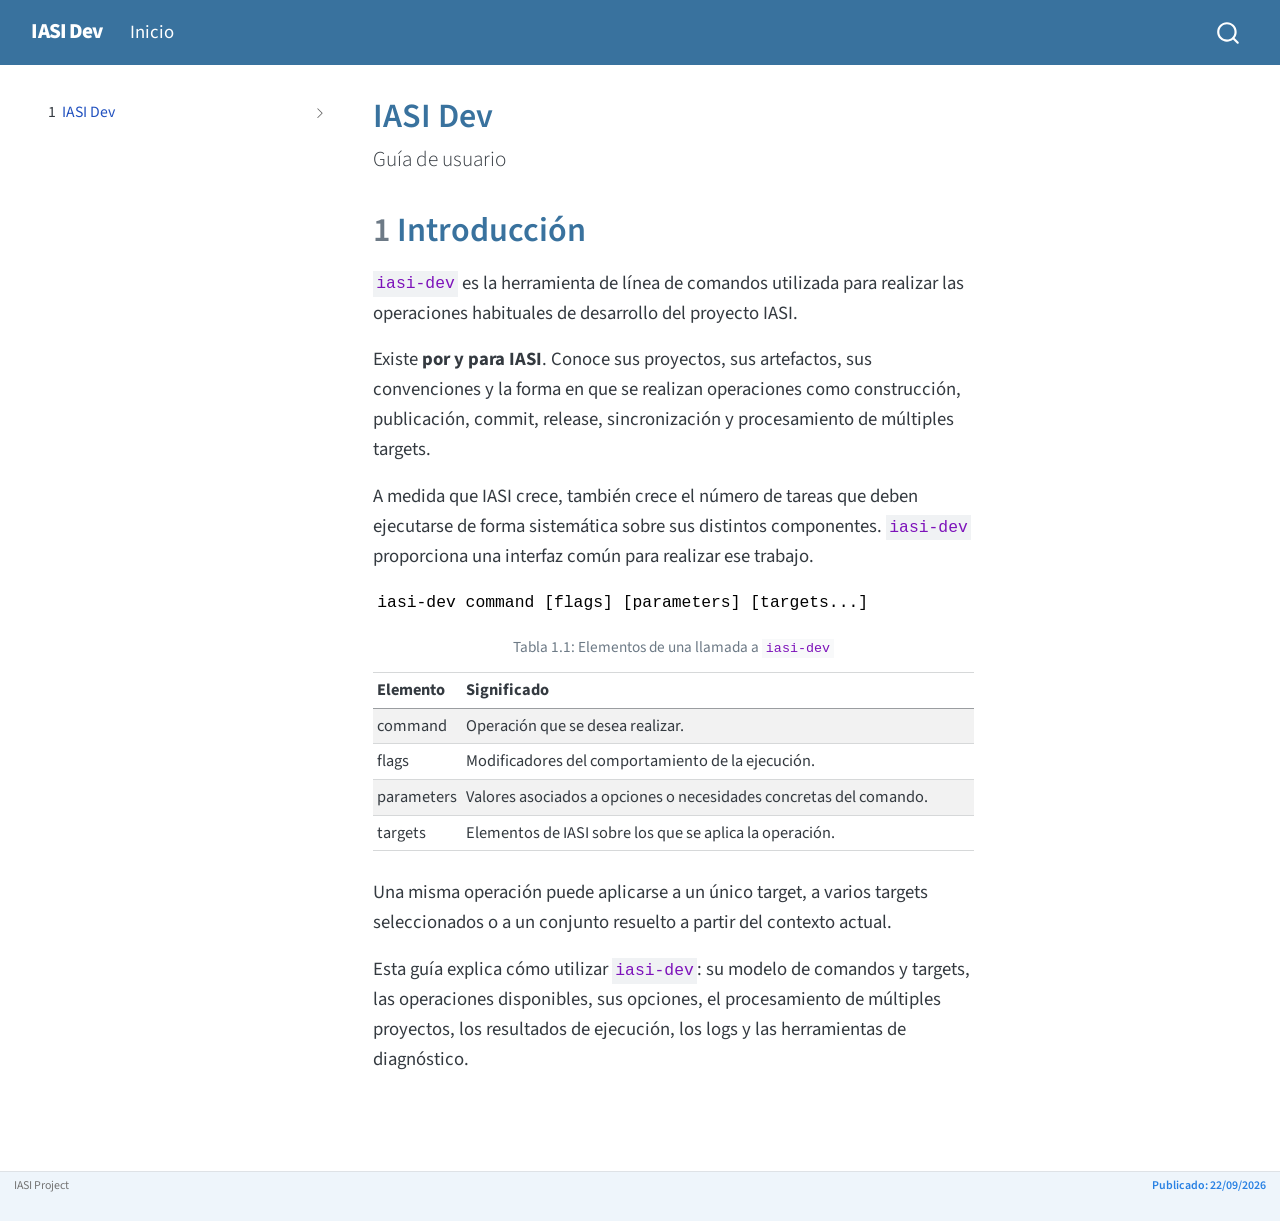
==== iasi-dev/docs/01-user-guide/_publish/index.html @ b1038f15 "workflow" ====
<!DOCTYPE html>
<html xmlns="http://www.w3.org/1999/xhtml" lang="es" xml:lang="es">
<head>
<meta http-equiv="Content-Type" content="text/html; charset=UTF-8">
<meta charset="utf-8">
<meta name="generator" content="quarto-1.10.18">
<meta name="viewport" content="width=device-width, initial-scale=1.0, user-scalable=yes">
<title>IASI Dev · Guía de usuario</title>
<style>
/* Default styles provided by pandoc.
** See https://pandoc.org/MANUAL.html#variables-for-html for config info.
*/
span.smallcaps{font-variant: small-caps;}
div.columns{display: flex; gap: 1.5em;}
div.column{flex: auto;}
@media screen {
div.columns{gap: min(4vw, 1.5em);}
div.column{overflow-x: auto;}
}
div.hanging-indent{margin-left: 1.5em; text-indent: -1.5em;}
ul.task-list{list-style: none;}
ul.task-list li input[type="checkbox"] {
  width: 0.8em;
  margin: 0 0.8em 0.2em -1em; /* quarto-specific, see https://github.com/quarto-dev/quarto-cli/issues/4556 */ 
  vertical-align: middle;
}
</style>
<script src="site_libs/quarto-nav/quarto-nav.js"></script><script src="site_libs/clipboard/clipboard.min.js"></script><script src="site_libs/quarto-search/autocomplete.umd.js"></script><script src="site_libs/quarto-search/fuse.min.js"></script><script src="site_libs/quarto-search/quarto-search.js"></script><meta name="quarto:offset" content="./">
<script src="site_libs/quarto-html/quarto.js" type="module"></script><script src="site_libs/quarto-html/tabsets/tabsets.js" type="module"></script><script src="site_libs/quarto-html/popper.min.js"></script><script src="site_libs/quarto-html/tippy.umd.min.js"></script><script src="site_libs/quarto-html/anchor.min.js"></script><link href="site_libs/quarto-html/tippy.css" rel="stylesheet">
<link href="site_libs/quarto-html/quarto-syntax-highlighting-64a204ab8560d761af7679ceaba22944.css" rel="stylesheet" id="quarto-text-highlighting-styles">
<script src="site_libs/bootstrap/bootstrap.min.js"></script><link href="site_libs/bootstrap/bootstrap-icons.css" rel="stylesheet">
<link href="site_libs/bootstrap/bootstrap-7a66a9a53c25343b5d082df0b16ea25e.min.css" rel="stylesheet" append-hash="true" id="quarto-bootstrap" data-mode="light">
<script id="quarto-search-options" type="application/json">{
  "location": "navbar",
  "copy-button": false,
  "collapse-after": 3,
  "panel-placement": "end",
  "type": "overlay",
  "limit": 50,
  "keyboard-shortcut": [
    "f",
    "/",
    "s"
  ],
  "show-item-context": false,
  "language": {
    "search-no-results-text": "No se han encontrado resultados",
    "search-matching-documents-text": "documentos encontrados",
    "search-copy-link-title": "Copiar el enlace en la búsqueda",
    "search-hide-matches-text": "Ocultar resultados adicionales",
    "search-more-match-text": "resultado adicional en este documento",
    "search-more-matches-text": "resultados adicionales en este documento",
    "search-clear-button-title": "Borrar",
    "search-text-placeholder": "",
    "search-detached-cancel-button-title": "Cancelar",
    "search-submit-button-title": "Enviar",
    "search-label": "Buscar"
  }
}</script>
</head>
<body class="nav-sidebar floating nav-fixed quarto-light">

<div id="quarto-search-results"></div>
  <header id="quarto-header" class="headroom fixed-top"><nav class="navbar navbar-expand-lg " data-bs-theme="dark"><div class="navbar-container container-fluid">
      <div class="navbar-brand-container mx-auto">
    <a class="navbar-brand" href="./index.html">
    <span class="navbar-title">IASI Dev</span>
    </a>
  </div>
            <div id="quarto-search" class="" title="Buscar"></div>
          <button class="navbar-toggler" type="button" data-bs-toggle="collapse" data-bs-target="#navbarCollapse" aria-controls="navbarCollapse" role="menu" aria-expanded="false" aria-label="Navegación de palanca" onclick="if (window.quartoToggleHeadroom) { window.quartoToggleHeadroom(); }">
  <span class="navbar-toggler-icon"></span>
</button>
          <div class="collapse navbar-collapse" id="navbarCollapse">
            <ul class="navbar-nav navbar-nav-scroll me-auto">
<li class="nav-item">
    <a class="nav-link active" href="./index.html" aria-current="page"> 
<span class="menu-text">Inicio</span></a>
  </li>  
</ul>
</div> <!-- /navcollapse -->
            <div class="quarto-navbar-tools">
</div>
      </div> <!-- /container-fluid -->
    </nav><nav class="quarto-secondary-nav"><div class="container-fluid d-flex">
      <button type="button" class="quarto-btn-toggle btn" data-bs-toggle="collapse" role="button" data-bs-target=".quarto-sidebar-collapse-item" aria-controls="quarto-sidebar" aria-expanded="false" aria-label="Alternar barra lateral" onclick="if (window.quartoToggleHeadroom) { window.quartoToggleHeadroom(); }">
        <i class="bi bi-layout-text-sidebar-reverse"></i>
      </button>
        <nav class="quarto-page-breadcrumbs" aria-label="breadcrumb"><ol class="breadcrumb"><li class="breadcrumb-item"><a href="./index.html"><span class="chapter-number">1</span>  <span class="chapter-title">IASI Dev</span></a></li></ol></nav><a class="flex-grow-1" role="navigation" data-bs-toggle="collapse" data-bs-target=".quarto-sidebar-collapse-item" aria-controls="quarto-sidebar" aria-expanded="false" aria-label="Alternar barra lateral" onclick="if (window.quartoToggleHeadroom) { window.quartoToggleHeadroom(); }">      
        </a>
    </div>
  </nav></header><!-- content --><div id="quarto-content" class="quarto-container page-columns page-rows-contents page-layout-article page-navbar">
<!-- sidebar -->
  <nav id="quarto-sidebar" class="sidebar collapse collapse-horizontal quarto-sidebar-collapse-item sidebar-navigation floating overflow-auto"><div class="sidebar-menu-container"> 
    <ul class="list-unstyled mt-1">
<li class="sidebar-item sidebar-item-section">
  <div class="sidebar-item-container"> 
  <a href="./index.html" class="sidebar-item-text sidebar-link active">
 <span class="menu-text"><span class="chapter-number">1</span>  <span class="chapter-title">IASI Dev</span></span></a>
  <a class="sidebar-item-toggle text-start collapsed" data-bs-toggle="collapse" data-bs-target="#iasi-sidebar--index-html" role="navigation" aria-expanded="false" aria-controls="iasi-sidebar--index-html" aria-label="Toggle section"><i class="bi bi-chevron-right ms-2"></i></a>
</div>
<ul id="iasi-sidebar--index-html" class="collapse list-unstyled sidebar-section depth2">
<li><a href="./index.html#introducci%C3%B3n" id="toc-introducción" class="nav-link active" data-scroll-target="#introducción"><span class="header-section-number">1</span> Introducción</a></li>
  </ul>
</li>
    </ul>
</div>
</nav><div id="quarto-sidebar-glass" class="quarto-sidebar-collapse-item" data-bs-toggle="collapse" data-bs-target=".quarto-sidebar-collapse-item"></div>
<!-- margin-sidebar -->
    <div id="quarto-margin-sidebar" class="sidebar margin-sidebar">
        <nav id="TOC" role="doc-toc" class="toc-active"><h2 id="toc-title">Tabla de contenidos</h2>
   
  <ul>
<li><a href="#introducci%C3%B3n" id="toc-introducción" class="nav-link active" data-scroll-target="#introducción"><span class="header-section-number">1</span> Introducción</a></li>
  </ul></nav>
</div>
<!-- main -->
<main class="content" id="quarto-document-content"><header id="title-block-header" class="quarto-title-block default"><div class="quarto-title">
<h1 class="title">IASI Dev</h1>
<p class="subtitle lead">Guía de usuario</p>
</div>



<div class="quarto-title-meta">

    
  
    
  </div>
  


</header><section id="introducción" class="level1" data-number="1"><h1 data-number="1">
<span class="header-section-number">1</span> Introducción</h1>
<p><code>iasi-dev</code> es la herramienta de línea de comandos utilizada para realizar las operaciones habituales de desarrollo del proyecto IASI.</p>
<p>Existe <strong>por y para IASI</strong>. Conoce sus proyectos, sus artefactos, sus convenciones y la forma en que se realizan operaciones como construcción, publicación, commit, release, sincronización y procesamiento de múltiples targets.</p>
<p>A medida que IASI crece, también crece el número de tareas que deben ejecutarse de forma sistemática sobre sus distintos componentes. <code>iasi-dev</code> proporciona una interfaz común para realizar ese trabajo.</p>
<pre class="text"><code>iasi-dev command [flags] [parameters] [targets...]</code></pre>
<div class="cell">
<div id="tbl-sintaxis" class="cell quarto-float quarto-figure quarto-figure-center anchored">
<figure class="quarto-float quarto-float-tbl figure"><figcaption class="quarto-float-caption-top quarto-float-caption quarto-float-tbl" id="tbl-sintaxis-caption-0ceaefa1-69ba-4598-a22c-09a6ac19f8ca">
Tabla 1.1: Elementos de una llamada a <code>iasi-dev</code>
</figcaption><div aria-describedby="tbl-sintaxis-caption-0ceaefa1-69ba-4598-a22c-09a6ac19f8ca">
<div class="cell-output-display">
<table class="cell caption-top table table-sm table-striped small">
<colgroup>
<col style="width: 14%">
<col style="width: 85%">
</colgroup>
<thead><tr class="header">
<th style="text-align: left;">Elemento</th>
<th style="text-align: left;">Significado</th>
</tr></thead>
<tbody>
<tr class="odd">
<td style="text-align: left;">command</td>
<td style="text-align: left;">Operación que se desea realizar.</td>
</tr>
<tr class="even">
<td style="text-align: left;">flags</td>
<td style="text-align: left;">Modificadores del comportamiento de la ejecución.</td>
</tr>
<tr class="odd">
<td style="text-align: left;">parameters</td>
<td style="text-align: left;">Valores asociados a opciones o necesidades concretas del comando.</td>
</tr>
<tr class="even">
<td style="text-align: left;">targets</td>
<td style="text-align: left;">Elementos de IASI sobre los que se aplica la operación.</td>
</tr>
</tbody>
</table>
</div>
</div>
</figure>
</div>
</div>
<p>Una misma operación puede aplicarse a un único target, a varios targets seleccionados o a un conjunto resuelto a partir del contexto actual.</p>
<p>Esta guía explica cómo utilizar <code>iasi-dev</code>: su modelo de comandos y targets, las operaciones disponibles, sus opciones, el procesamiento de múltiples proyectos, los resultados de ejecución, los logs y las herramientas de diagnóstico.</p>


</section></main><!-- /main --><script id="quarto-html-after-body" type="application/javascript">
  window.document.addEventListener("DOMContentLoaded", function (event) {
    const icon = "";
    const anchorJS = new window.AnchorJS();
    anchorJS.options = {
      placement: 'right',
      icon: icon
    };
    anchorJS.add('.anchored');
    const isCodeAnnotation = (el) => {
      for (const clz of el.classList) {
        if (clz.startsWith('code-annotation-')) {                     
          return true;
        }
      }
      return false;
    }
    const onCopySuccess = function(e) {
      // button target
      const button = e.trigger;
      // don't keep focus
      button.blur();
      // flash "checked"
      button.classList.add('code-copy-button-checked');
      var currentTitle = button.getAttribute("title");
      button.setAttribute("title", "Copiado");
      let tooltip;
      if (window.bootstrap) {
        button.setAttribute("data-bs-toggle", "tooltip");
        button.setAttribute("data-bs-placement", "left");
        button.setAttribute("data-bs-title", "Copiado");
        tooltip = new bootstrap.Tooltip(button, 
          { trigger: "manual", 
            customClass: "code-copy-button-tooltip",
            offset: [0, -8]});
        tooltip.show();    
      }
      setTimeout(function() {
        if (tooltip) {
          tooltip.hide();
          button.removeAttribute("data-bs-title");
          button.removeAttribute("data-bs-toggle");
          button.removeAttribute("data-bs-placement");
        }
        button.setAttribute("title", currentTitle);
        button.classList.remove('code-copy-button-checked');
      }, 1000);
      // clear code selection
      e.clearSelection();
    }
    const getTextToCopy = function(trigger) {
      const outerScaffold = trigger.parentElement.cloneNode(true);
      const codeEl = outerScaffold.querySelector('code');
      for (const childEl of codeEl.children) {
        if (isCodeAnnotation(childEl)) {
          childEl.remove();
        }
      }
      return codeEl.innerText;
    }
    const clipboard = new window.ClipboardJS('.code-copy-button:not([data-in-quarto-modal])', {
      text: getTextToCopy
    });
    clipboard.on('success', onCopySuccess);
    if (window.document.getElementById('quarto-embedded-source-code-modal')) {
      const clipboardModal = new window.ClipboardJS('.code-copy-button[data-in-quarto-modal]', {
        text: getTextToCopy,
        container: window.document.getElementById('quarto-embedded-source-code-modal')
      });
      clipboardModal.on('success', onCopySuccess);
    }
      var localhostRegex = new RegExp(/^(?:http|https):\/\/localhost\:?[0-9]*\//);
      var mailtoRegex = new RegExp(/^mailto:/);
        var filterRegex = new RegExp('/' + window.location.host + '/');
      var isInternal = (href) => {
          return filterRegex.test(href) || localhostRegex.test(href) || mailtoRegex.test(href);
      }
      // Inspect non-navigation links and adorn them if external
     var links = window.document.querySelectorAll('a[href]:not(.nav-link):not(.navbar-brand):not(.toc-action):not(.sidebar-link):not(.sidebar-item-toggle):not(.pagination-link):not(.no-external):not([aria-hidden]):not(.dropdown-item):not(.quarto-navigation-tool):not(.about-link)');
      for (var i=0; i<links.length; i++) {
        const link = links[i];
        if (!isInternal(link.href)) {
          // undo the damage that might have been done by quarto-nav.js in the case of
          // links that we want to consider external
          if (link.dataset.originalHref !== undefined) {
            link.href = link.dataset.originalHref;
          }
        }
      }
    function tippyHover(el, contentFn, onTriggerFn, onUntriggerFn) {
      const config = {
        allowHTML: true,
        maxWidth: 500,
        delay: 100,
        arrow: false,
        appendTo: function(el) {
            return el.parentElement;
        },
        interactive: true,
        interactiveBorder: 10,
        theme: 'quarto',
        placement: 'bottom-start',
      };
      if (contentFn) {
        config.content = contentFn;
      }
      if (onTriggerFn) {
        config.onTrigger = onTriggerFn;
      }
      if (onUntriggerFn) {
        config.onUntrigger = onUntriggerFn;
      }
      window.tippy(el, config); 
    }
    const noterefs = window.document.querySelectorAll('a[role="doc-noteref"]');
    for (var i=0; i<noterefs.length; i++) {
      const ref = noterefs[i];
      tippyHover(ref, function() {
        // use id or data attribute instead here
        let href = ref.getAttribute('data-footnote-href') || ref.getAttribute('href');
        try { href = new URL(href).hash; } catch {}
        const id = href.replace(/^#\/?/, "");
        const note = window.document.getElementById(id);
        if (note) {
          return note.innerHTML;
        } else {
          return "";
        }
      });
    }
    const xrefs = window.document.querySelectorAll('a.quarto-xref');
    const processXRef = (id, note) => {
      // Strip column container classes
      const stripColumnClz = (el) => {
        el.classList.remove("page-full", "page-columns");
        if (el.children) {
          for (const child of el.children) {
            stripColumnClz(child);
          }
        }
      }
      stripColumnClz(note)
      if (id === null || id.startsWith('sec-')) {
        // Special case sections, only their first couple elements
        const container = document.createElement("div");
        if (note.children && note.children.length > 2) {
          container.appendChild(note.children[0].cloneNode(true));
          for (let i = 1; i < note.children.length; i++) {
            const child = note.children[i];
            if (child.tagName === "P" && child.innerText === "") {
              continue;
            } else {
              container.appendChild(child.cloneNode(true));
              break;
            }
          }
          if (window.Quarto?.typesetMath) {
            window.Quarto.typesetMath(container);
          }
          return container.innerHTML
        } else {
          if (window.Quarto?.typesetMath) {
            window.Quarto.typesetMath(note);
          }
          return note.innerHTML;
        }
      } else {
        // Remove any anchor links if they are present
        const anchorLink = note.querySelector('a.anchorjs-link');
        if (anchorLink) {
          anchorLink.remove();
        }
        if (window.Quarto?.typesetMath) {
          window.Quarto.typesetMath(note);
        }
        if (note.classList.contains("callout")) {
          return note.outerHTML;
        } else {
          return note.innerHTML;
        }
      }
    }
    for (var i=0; i<xrefs.length; i++) {
      const xref = xrefs[i];
      tippyHover(xref, undefined, function(instance) {
        instance.disable();
        let url = xref.getAttribute('href');
        let hash = undefined; 
        if (url.startsWith('#')) {
          hash = url;
        } else {
          try { hash = new URL(url).hash; } catch {}
        }
        if (hash) {
          const id = hash.replace(/^#\/?/, "");
          const note = window.document.getElementById(id);
          if (note !== null) {
            try {
              const html = processXRef(id, note.cloneNode(true));
              instance.setContent(html);
            } finally {
              instance.enable();
              instance.show();
            }
          } else {
            // See if we can fetch this
            fetch(url.split('#')[0])
            .then(res => res.text())
            .then(html => {
              const parser = new DOMParser();
              const htmlDoc = parser.parseFromString(html, "text/html");
              const note = htmlDoc.getElementById(id);
              if (note !== null) {
                const html = processXRef(id, note);
                instance.setContent(html);
              } 
            }).finally(() => {
              instance.enable();
              instance.show();
            });
          }
        } else {
          // See if we can fetch a full url (with no hash to target)
          // This is a special case and we should probably do some content thinning / targeting
          fetch(url)
          .then(res => res.text())
          .then(html => {
            const parser = new DOMParser();
            const htmlDoc = parser.parseFromString(html, "text/html");
            const note = htmlDoc.querySelector('main.content');
            if (note !== null) {
              // This should only happen for chapter cross references
              // (since there is no id in the URL)
              // remove the first header
              if (note.children.length > 0 && note.children[0].tagName === "HEADER") {
                note.children[0].remove();
              }
              const html = processXRef(null, note);
              instance.setContent(html);
            } 
          }).finally(() => {
            instance.enable();
            instance.show();
          });
        }
      }, function(instance) {
      });
    }
        let selectedAnnoteEl;
        const selectorForAnnotation = ( cell, annotation) => {
          let cellAttr = 'data-code-cell="' + cell + '"';
          let lineAttr = 'data-code-annotation="' +  annotation + '"';
          const selector = 'span[' + cellAttr + '][' + lineAttr + ']';
          return selector;
        }
        const selectCodeLines = (annoteEl) => {
          const doc = window.document;
          const targetCell = annoteEl.getAttribute("data-target-cell");
          const targetAnnotation = annoteEl.getAttribute("data-target-annotation");
          const annoteSpan = window.document.querySelector(selectorForAnnotation(targetCell, targetAnnotation));
          const lines = annoteSpan.getAttribute("data-code-lines").split(",");
          const lineIds = lines.map((line) => {
            return targetCell + "-" + line;
          })
          let top = null;
          let height = null;
          let parent = null;
          if (lineIds.length > 0) {
              //compute the position of the single el (top and bottom and make a div)
              const el = window.document.getElementById(lineIds[0]);
              top = el.offsetTop;
              height = el.offsetHeight;
              parent = el.parentElement.parentElement;
            if (lineIds.length > 1) {
              const lastEl = window.document.getElementById(lineIds[lineIds.length - 1]);
              const bottom = lastEl.offsetTop + lastEl.offsetHeight;
              height = bottom - top;
            }
            if (top !== null && height !== null && parent !== null) {
              // cook up a div (if necessary) and position it 
              let div = window.document.getElementById("code-annotation-line-highlight");
              if (div === null) {
                div = window.document.createElement("div");
                div.setAttribute("id", "code-annotation-line-highlight");
                div.style.position = 'absolute';
                parent.appendChild(div);
              }
              div.style.top = top - 2 + "px";
              div.style.height = height + 4 + "px";
              div.style.left = 0;
              let gutterDiv = window.document.getElementById("code-annotation-line-highlight-gutter");
              if (gutterDiv === null) {
                gutterDiv = window.document.createElement("div");
                gutterDiv.setAttribute("id", "code-annotation-line-highlight-gutter");
                gutterDiv.style.position = 'absolute';
                const codeCell = window.document.getElementById(targetCell);
                const gutter = codeCell.querySelector('.code-annotation-gutter');
                gutter.appendChild(gutterDiv);
              }
              gutterDiv.style.top = top - 2 + "px";
              gutterDiv.style.height = height + 4 + "px";
            }
            selectedAnnoteEl = annoteEl;
          }
        };
        const unselectCodeLines = () => {
          const elementsIds = ["code-annotation-line-highlight", "code-annotation-line-highlight-gutter"];
          elementsIds.forEach((elId) => {
            const div = window.document.getElementById(elId);
            if (div) {
              div.remove();
            }
          });
          selectedAnnoteEl = undefined;
        };
          // Handle positioning of the toggle
      window.addEventListener(
        "resize",
        throttle(() => {
          elRect = undefined;
          if (selectedAnnoteEl) {
            selectCodeLines(selectedAnnoteEl);
          }
        }, 10)
      );
      function throttle(fn, ms) {
      let throttle = false;
      let timer;
        return (...args) => {
          if(!throttle) { // first call gets through
              fn.apply(this, args);
              throttle = true;
          } else { // all the others get throttled
              if(timer) clearTimeout(timer); // cancel #2
              timer = setTimeout(() => {
                fn.apply(this, args);
                timer = throttle = false;
              }, ms);
          }
        };
      }
        // Attach click handler to the DT
        const annoteDls = window.document.querySelectorAll('dt[data-target-cell]');
        for (const annoteDlNode of annoteDls) {
          annoteDlNode.addEventListener('click', (event) => {
            const clickedEl = event.target;
            if (clickedEl !== selectedAnnoteEl) {
              unselectCodeLines();
              const activeEl = window.document.querySelector('dt[data-target-cell].code-annotation-active');
              if (activeEl) {
                activeEl.classList.remove('code-annotation-active');
              }
              selectCodeLines(clickedEl);
              clickedEl.classList.add('code-annotation-active');
            } else {
              // Unselect the line
              unselectCodeLines();
              clickedEl.classList.remove('code-annotation-active');
            }
          });
        }
    const findCites = (el) => {
      const parentEl = el.parentElement;
      if (parentEl) {
        const cites = parentEl.dataset.cites;
        if (cites) {
          return {
            el,
            cites: cites.split(' ')
          };
        } else {
          return findCites(el.parentElement)
        }
      } else {
        return undefined;
      }
    };
    var bibliorefs = window.document.querySelectorAll('a[role="doc-biblioref"]');
    for (var i=0; i<bibliorefs.length; i++) {
      const ref = bibliorefs[i];
      const citeInfo = findCites(ref);
      if (citeInfo) {
        tippyHover(citeInfo.el, function() {
          var popup = window.document.createElement('div');
          citeInfo.cites.forEach(function(cite) {
            var citeDiv = window.document.createElement('div');
            citeDiv.classList.add('hanging-indent');
            citeDiv.classList.add('csl-entry');
            var biblioDiv = window.document.getElementById('ref-' + cite);
            if (biblioDiv) {
              citeDiv.innerHTML = biblioDiv.innerHTML;
            }
            popup.appendChild(citeDiv);
          });
          return popup.innerHTML;
        });
      }
    }
  });
  </script>
</div> <!-- /content -->
<footer class="footer"><div class="nav-footer">
    <div class="nav-footer-left">
<p>IASI Project</p>
</div>   
    <div class="nav-footer-center">
       
    </div>
    <div class="nav-footer-right">
<p><span id="iasi-publish-date">Publicado: 22/09/2026</span></p>
</div>
  </div>
</footer>
</body>
</html>
---- iasi-dev/docs/01-user-guide/_publish/site_libs/quarto-html/tippy.css ----
.tippy-box[data-animation=fade][data-state=hidden]{opacity:0}[data-tippy-root]{max-width:calc(100vw - 10px)}.tippy-box{position:relative;background-color:#333;color:#fff;border-radius:4px;font-size:14px;line-height:1.4;white-space:normal;outline:0;transition-property:transform,visibility,opacity}.tippy-box[data-placement^=top]>.tippy-arrow{bottom:0}.tippy-box[data-placement^=top]>.tippy-arrow:before{bottom:-7px;left:0;border-width:8px 8px 0;border-top-color:initial;transform-origin:center top}.tippy-box[data-placement^=bottom]>.tippy-arrow{top:0}.tippy-box[data-placement^=bottom]>.tippy-arrow:before{top:-7px;left:0;border-width:0 8px 8px;border-bottom-color:initial;transform-origin:center bottom}.tippy-box[data-placement^=left]>.tippy-arrow{right:0}.tippy-box[data-placement^=left]>.tippy-arrow:before{border-width:8px 0 8px 8px;border-left-color:initial;right:-7px;transform-origin:center left}.tippy-box[data-placement^=right]>.tippy-arrow{left:0}.tippy-box[data-placement^=right]>.tippy-arrow:before{left:-7px;border-width:8px 8px 8px 0;border-right-color:initial;transform-origin:center right}.tippy-box[data-inertia][data-state=visible]{transition-timing-function:cubic-bezier(.54,1.5,.38,1.11)}.tippy-arrow{width:16px;height:16px;color:#333}.tippy-arrow:before{content:"";position:absolute;border-color:transparent;border-style:solid}.tippy-content{position:relative;padding:5px 9px;z-index:1}
---- iasi-dev/docs/01-user-guide/_publish/site_libs/quarto-html/quarto-syntax-highlighting-64a204ab8560d761af7679ceaba22944.css ----
/* quarto syntax highlight colors */
:root {
  --quarto-hl-ot-color: #003B4F;
  --quarto-hl-at-color: #657422;
  --quarto-hl-ss-color: #20794D;
  --quarto-hl-an-color: #5E5E5E;
  --quarto-hl-fu-color: #4758AB;
  --quarto-hl-st-color: #20794D;
  --quarto-hl-cf-color: #003B4F;
  --quarto-hl-op-color: #5E5E5E;
  --quarto-hl-er-color: #AD0000;
  --quarto-hl-bn-color: #AD0000;
  --quarto-hl-al-color: #AD0000;
  --quarto-hl-va-color: #111111;
  --quarto-hl-bu-color: inherit;
  --quarto-hl-ex-color: inherit;
  --quarto-hl-pp-color: #AD0000;
  --quarto-hl-in-color: #5E5E5E;
  --quarto-hl-vs-color: #20794D;
  --quarto-hl-wa-color: #5E5E5E;
  --quarto-hl-do-color: #5E5E5E;
  --quarto-hl-im-color: #00769E;
  --quarto-hl-ch-color: #20794D;
  --quarto-hl-dt-color: #AD0000;
  --quarto-hl-fl-color: #AD0000;
  --quarto-hl-co-color: #5E5E5E;
  --quarto-hl-cv-color: #5E5E5E;
  --quarto-hl-cn-color: #8f5902;
  --quarto-hl-sc-color: #5E5E5E;
  --quarto-hl-dv-color: #AD0000;
  --quarto-hl-kw-color: #003B4F;
}

/* other quarto variables */
:root {
  --quarto-font-monospace: SFMono-Regular, Menlo, Monaco, Consolas, "Liberation Mono", "Courier New", monospace;
}

/* syntax highlight based on Pandoc's rules */
pre > code.sourceCode > span {
  color: #003B4F;
}

code.sourceCode > span {
  color: #003B4F;
}

div.sourceCode,
div.sourceCode pre.sourceCode {
  color: #003B4F;
}

/* Normal */
code span {
  color: #003B4F;
}

/* Alert */
code span.al {
  color: #AD0000;
  font-style: inherit;
}

/* Annotation */
code span.an {
  color: #5E5E5E;
  font-style: inherit;
}

/* Attribute */
code span.at {
  color: #657422;
  font-style: inherit;
}

/* BaseN */
code span.bn {
  color: #AD0000;
  font-style: inherit;
}

/* BuiltIn */
code span.bu {
  font-style: inherit;
}

/* ControlFlow */
code span.cf {
  color: #003B4F;
  font-weight: bold;
  font-style: inherit;
}

/* Char */
code span.ch {
  color: #20794D;
  font-style: inherit;
}

/* Constant */
code span.cn {
  color: #8f5902;
  font-style: inherit;
}

/* Comment */
code span.co {
  color: #5E5E5E;
  font-style: inherit;
}

/* CommentVar */
code span.cv {
  color: #5E5E5E;
  font-style: italic;
}

/* Documentation */
code span.do {
  color: #5E5E5E;
  font-style: italic;
}

/* DataType */
code span.dt {
  color: #AD0000;
  font-style: inherit;
}

/* DecVal */
code span.dv {
  color: #AD0000;
  font-style: inherit;
}

/* Error */
code span.er {
  color: #AD0000;
  font-style: inherit;
}

/* Extension */
code span.ex {
  font-style: inherit;
}

/* Float */
code span.fl {
  color: #AD0000;
  font-style: inherit;
}

/* Function */
code span.fu {
  color: #4758AB;
  font-style: inherit;
}

/* Import */
code span.im {
  color: #00769E;
  font-style: inherit;
}

/* Information */
code span.in {
  color: #5E5E5E;
  font-style: inherit;
}

/* Keyword */
code span.kw {
  color: #003B4F;
  font-weight: bold;
  font-style: inherit;
}

/* Operator */
code span.op {
  color: #5E5E5E;
  font-style: inherit;
}

/* Other */
code span.ot {
  color: #003B4F;
  font-style: inherit;
}

/* Preprocessor */
code span.pp {
  color: #AD0000;
  font-style: inherit;
}

/* SpecialChar */
code span.sc {
  color: #5E5E5E;
  font-style: inherit;
}

/* SpecialString */
code span.ss {
  color: #20794D;
  font-style: inherit;
}

/* String */
code span.st {
  color: #20794D;
  font-style: inherit;
}

/* Variable */
code span.va {
  color: #111111;
  font-style: inherit;
}

/* VerbatimString */
code span.vs {
  color: #20794D;
  font-style: inherit;
}

/* Warning */
code span.wa {
  color: #5E5E5E;
  font-style: italic;
}

.prevent-inlining {
  content: "</";
}

/*# sourceMappingURL=9d8d5bb603a83b8298b89080a598c93b.css.map */
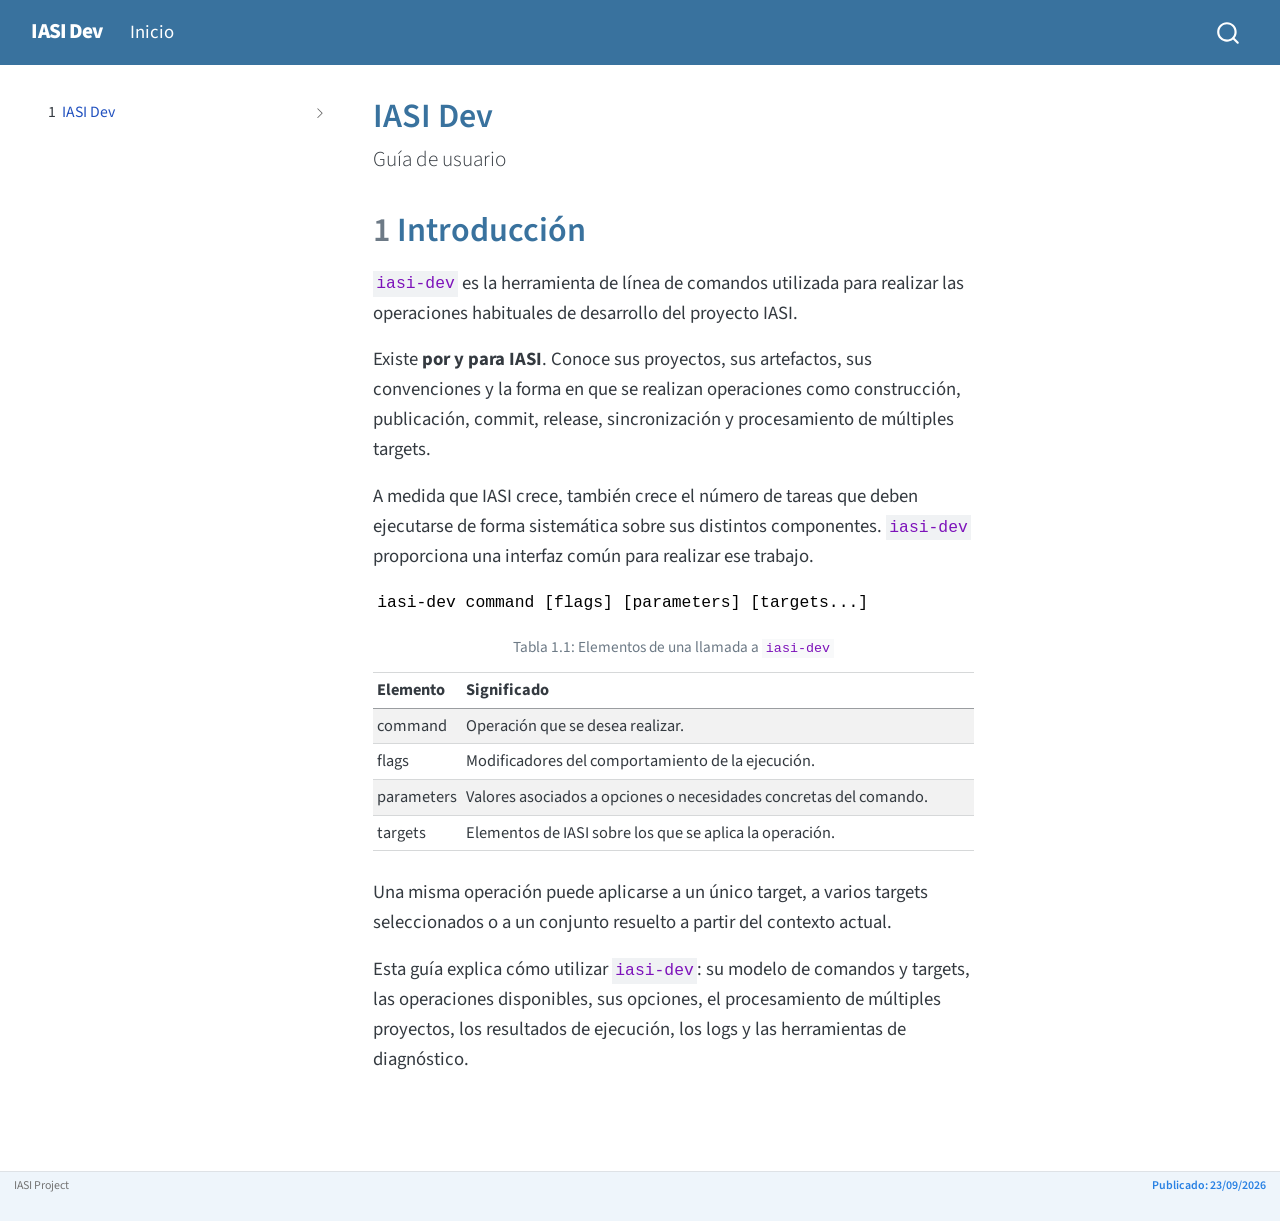
==== commit e28f82b5: "workflow" ====
--- a/iasi-dev/docs/01-user-guide/_publish/index.html
+++ b/iasi-dev/docs/01-user-guide/_publish/index.html
@@ -589,7 +589,7 @@
        
     </div>
     <div class="nav-footer-right">
-<p><span id="iasi-publish-date">Publicado: 22/09/2026</span></p>
+<p><span id="iasi-publish-date">Publicado: 23/09/2026</span></p>
 </div>
   </div>
 </footer>
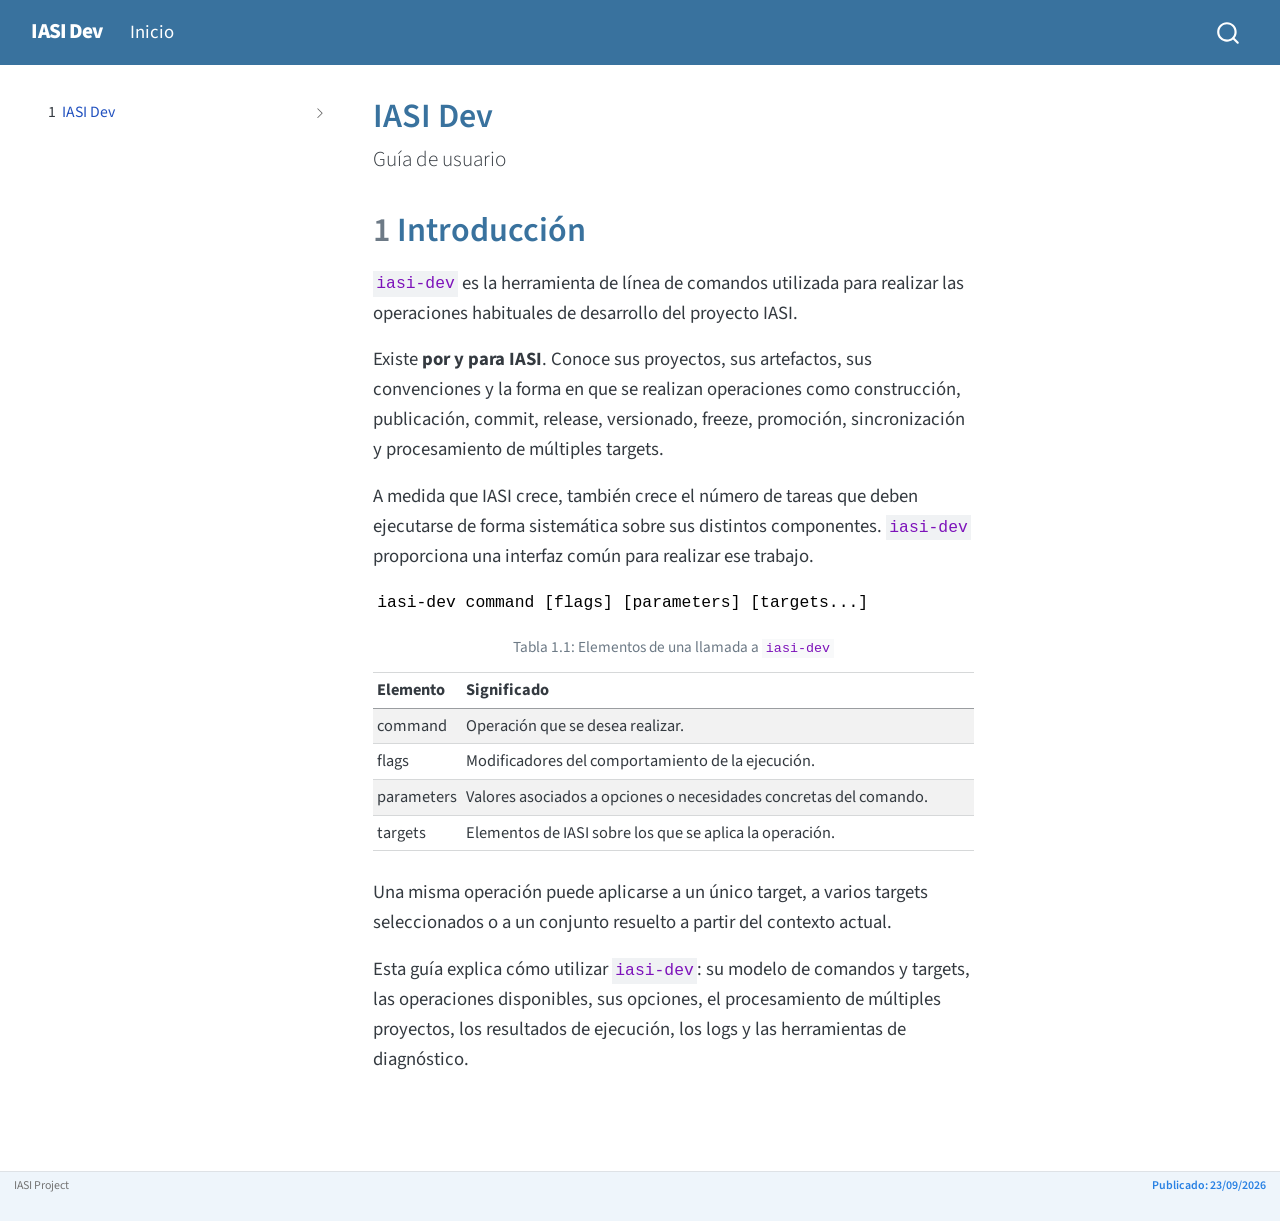
==== commit abd89606: "updated user-guide and developer-guide" ====
--- a/iasi-dev/docs/01-user-guide/_publish/index.html
+++ b/iasi-dev/docs/01-user-guide/_publish/index.html
@@ -134,7 +134,7 @@
 </header><section id="introducción" class="level1" data-number="1"><h1 data-number="1">
 <span class="header-section-number">1</span> Introducción</h1>
 <p><code>iasi-dev</code> es la herramienta de línea de comandos utilizada para realizar las operaciones habituales de desarrollo del proyecto IASI.</p>
-<p>Existe <strong>por y para IASI</strong>. Conoce sus proyectos, sus artefactos, sus convenciones y la forma en que se realizan operaciones como construcción, publicación, commit, release, sincronización y procesamiento de múltiples targets.</p>
+<p>Existe <strong>por y para IASI</strong>. Conoce sus proyectos, sus artefactos, sus convenciones y la forma en que se realizan operaciones como construcción, publicación, commit, release, versionado, freeze, promoción, sincronización y procesamiento de múltiples targets.</p>
 <p>A medida que IASI crece, también crece el número de tareas que deben ejecutarse de forma sistemática sobre sus distintos componentes. <code>iasi-dev</code> proporciona una interfaz común para realizar ese trabajo.</p>
 <pre class="text"><code>iasi-dev command [flags] [parameters] [targets...]</code></pre>
 <div class="cell">
